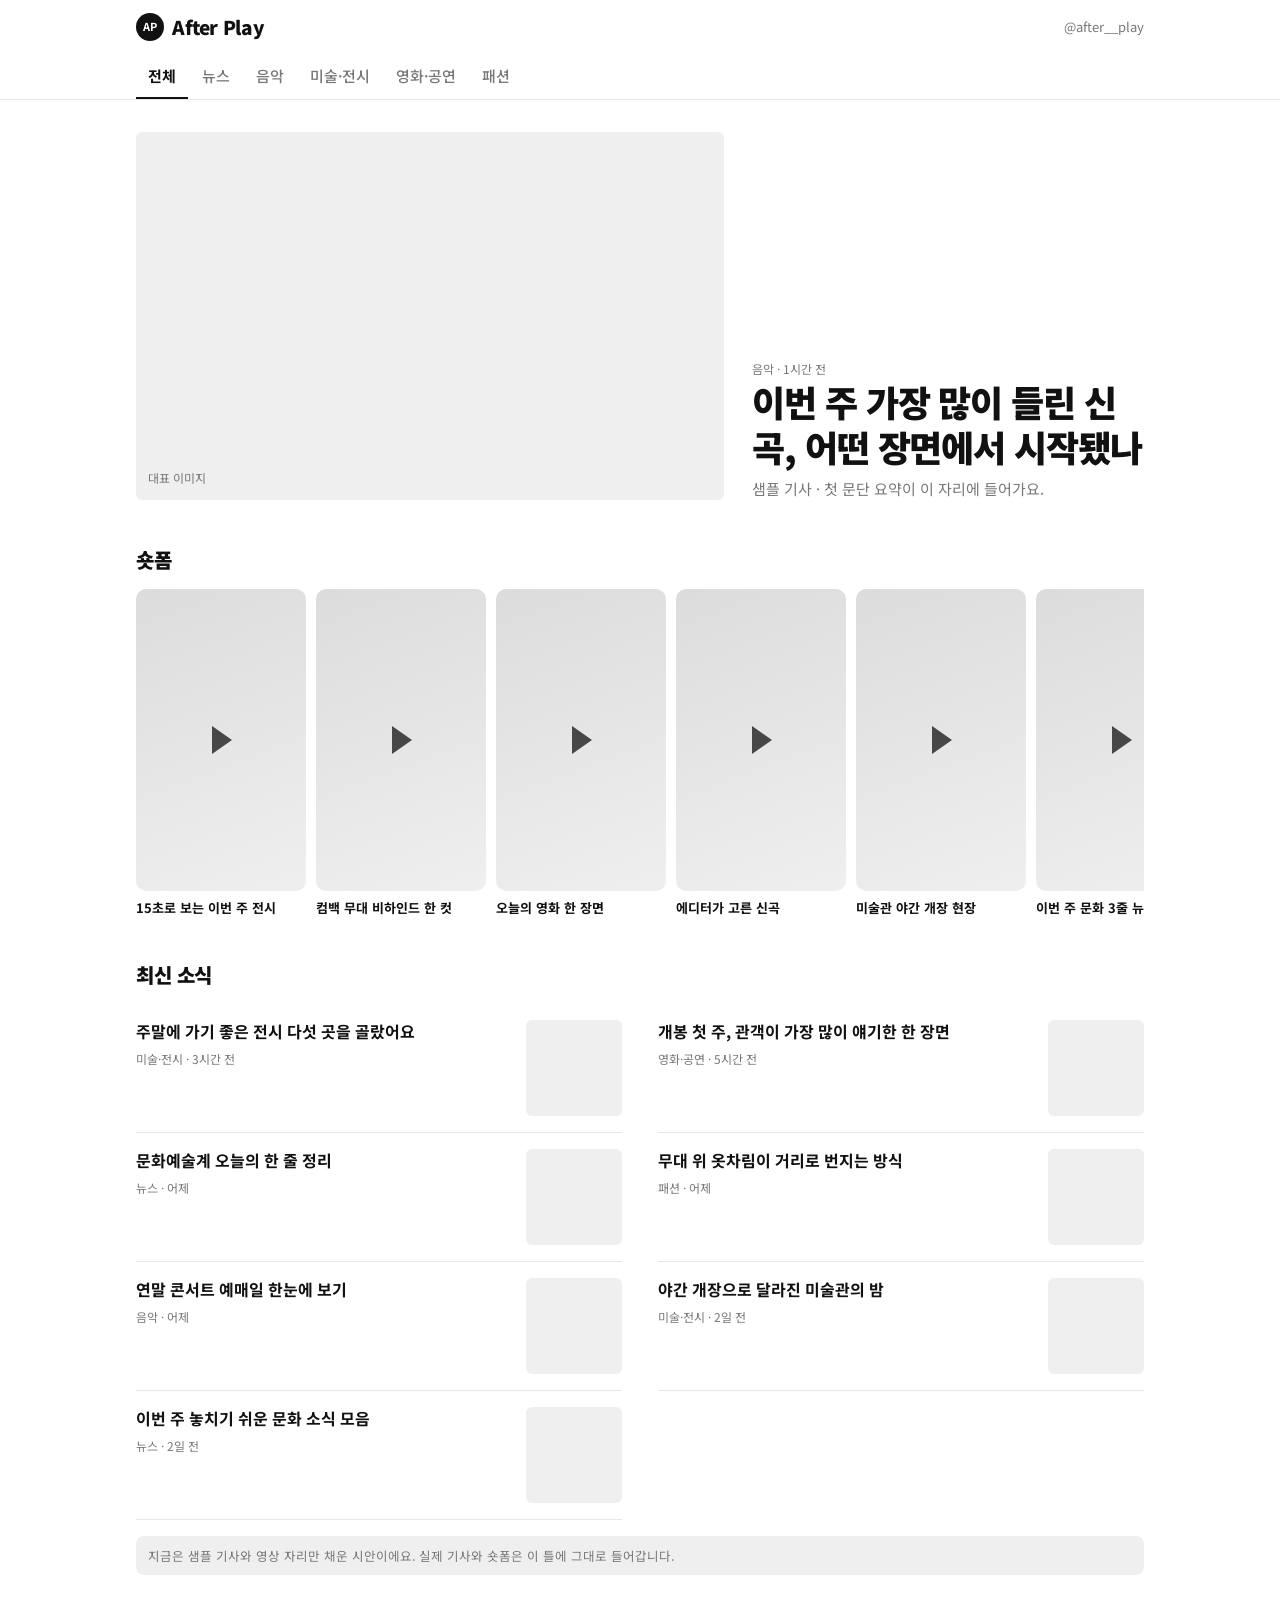
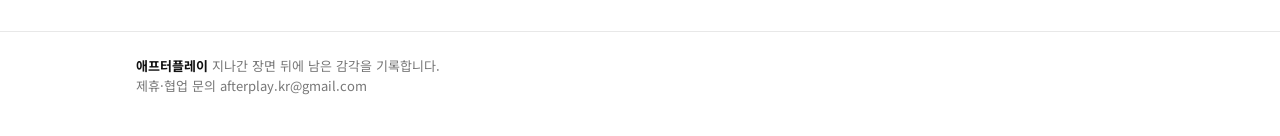
==== index.html @ ac4ebf2a "Add files via upload" ====
<!DOCTYPE html>
<html lang="ko">
<head>
<meta charset="utf-8">
<meta name="viewport" content="width=device-width, initial-scale=1, viewport-fit=cover">
<title>애프터플레이 | 문화예술·음악 뉴스 매거진</title>
<meta name="description" content="문화예술·음악 소식을 전하는 애프터플레이. 지나간 장면 뒤에 남은 감각을 기록합니다.">
<link rel="canonical" href="https://afterplaykr-dot.github.io/">
<meta property="og:type" content="website">
<meta property="og:site_name" content="애프터플레이">
<meta property="og:title" content="애프터플레이 | 문화예술·음악 뉴스 매거진">
<meta property="og:description" content="지나간 장면 뒤에 남은 감각을 기록합니다.">
<meta property="og:url" content="https://afterplaykr-dot.github.io/">
<!-- 네이버 서치어드바이저 소유확인 코드는 아래 줄 바로 위에 넣습니다: <meta name="naver-site-verification" content="발급받은코드"> -->
<link rel="stylesheet" href="https://fonts.googleapis.com/css2?family=Noto+Sans+KR:wght@400;500;700;900&display=swap">
<style>
:root{--bg:#fff;--ink:#111;--mu:#777;--ln:#e8e8e8;--tile:#efefef;--tile2:#dcdcdc;--inv:#111;--invt:#fff;
box-sizing:border-box;padding-top:env(safe-area-inset-top,0px);padding-bottom:env(safe-area-inset-bottom,0px)}
@media(prefers-color-scheme:dark){:root:not([data-theme="light"]){--bg:#0e0e0e;--ink:#f2f2f2;--mu:#999;--ln:#262626;--tile:#1c1c1c;--tile2:#2a2a2a;--inv:#f2f2f2;--invt:#0e0e0e}}
:root[data-theme="dark"]{--bg:#0e0e0e;--ink:#f2f2f2;--mu:#999;--ln:#262626;--tile:#1c1c1c;--tile2:#2a2a2a;--inv:#f2f2f2;--invt:#0e0e0e}
html{scroll-padding-top:env(safe-area-inset-top,0px)}
*{box-sizing:border-box}
body{margin:0;background:var(--bg);color:var(--ink);font-family:"Noto Sans KR",system-ui,sans-serif;line-height:1.55;-webkit-text-size-adjust:100%}
a{color:inherit;text-decoration:none}
.w{max-width:1040px;margin:0 auto;padding:0 16px}
header{position:sticky;top:env(safe-area-inset-top,0px);background:var(--bg);z-index:10;border-bottom:1px solid var(--ln)}
.bar{display:flex;align-items:center;justify-content:space-between;height:54px}
.logo{display:flex;align-items:center;gap:8px;font-weight:900;font-size:19px;letter-spacing:-.02em}
.logo i{display:grid;place-items:center;width:28px;height:28px;border-radius:50%;background:var(--inv);color:var(--invt);font-style:normal;font-size:11px;font-weight:700}
.ig{font-size:13px;color:var(--mu)}
nav{display:flex;gap:2px;overflow-x:auto;scrollbar-width:none}
nav::-webkit-scrollbar{display:none}
nav button{flex:0 0 auto;border:0;background:none;color:var(--mu);font:inherit;font-size:15px;font-weight:500;padding:10px 12px;cursor:pointer;border-bottom:2px solid transparent}
nav button[aria-selected=true]{color:var(--ink);font-weight:700;border-color:var(--ink)}
button:focus-visible,a:focus-visible{outline:2px solid var(--ink);outline-offset:2px}
.hero{display:grid;gap:14px;padding:24px 0 8px}
.ph{background:var(--tile);border-radius:6px;aspect-ratio:16/10;display:flex;align-items:flex-end;padding:12px;color:var(--mu);font-size:12px}
.hero h1{font-size:28px;line-height:1.25;font-weight:900;letter-spacing:-.03em;margin:0}
.hero p{margin:8px 0 0;color:var(--mu);font-size:15px}
.k{font-size:12px;color:var(--mu);margin-top:8px}
h2{font-size:20px;font-weight:900;letter-spacing:-.02em;margin:36px 0 14px}
.list{display:grid;gap:0}
.it{display:grid;grid-template-columns:1fr 96px;gap:14px;padding:16px 0;border-bottom:1px solid var(--ln);cursor:pointer}
.it h3{margin:0;font-size:16px;line-height:1.4;font-weight:700}
.it .th{background:var(--tile);border-radius:6px;aspect-ratio:1/1}
.it:hover h3{text-decoration:underline}
.empty{color:var(--mu);padding:24px 0;font-size:14px}
.sf{display:flex;gap:10px;overflow-x:auto;padding-bottom:6px;scroll-snap-type:x mandatory;scrollbar-width:none}
.sf::-webkit-scrollbar{display:none}
.v{flex:0 0 138px;scroll-snap-align:start}
.v .t{position:relative;aspect-ratio:9/16;border-radius:10px;background:linear-gradient(160deg,var(--tile2),var(--tile))}
.v .t::after{content:"";position:absolute;left:50%;top:50%;margin:-14px 0 0 -9px;border-left:20px solid var(--ink);border-top:14px solid transparent;border-bottom:14px solid transparent;opacity:.75}
.v b{display:block;font-size:13px;line-height:1.35;margin-top:8px;font-weight:700}
footer{margin-top:56px;border-top:1px solid var(--ln);padding:24px 0 40px;color:var(--mu);font-size:13px}
footer b{color:var(--ink)}
.note{background:var(--tile);border-radius:8px;padding:10px 12px;font-size:12.5px;color:var(--mu);margin-top:16px}
@media(min-width:820px){
 .hero{grid-template-columns:1.5fr 1fr;align-items:end;gap:28px;padding-top:32px}
 .hero h1{font-size:36px}
 .list.g{grid-template-columns:1fr 1fr;column-gap:36px}
 .v{flex-basis:170px}
}
</style>
</head>
<body>
<header>
 <div class="w">
  <div class="bar"><a class="logo" href="#"><i>AP</i>After Play</a><a class="ig" href="https://www.instagram.com/after__play/">@after__play</a></div>
  <nav role="tablist" id="nav"></nav>
 </div>
</header>
<main class="w">
 <section class="hero" id="hero"></section>
 <h2>숏폼</h2>
 <div class="sf" id="sf"></div>
 <h2 id="lt">최신 소식</h2>
 <div class="list g" id="list"></div>
 <div class="note">지금은 샘플 기사와 영상 자리만 채운 시안이에요. 실제 기사와 숏폼은 이 틀에 그대로 들어갑니다.</div>
</main>
<footer><div class="w"><b>애프터플레이</b> 지나간 장면 뒤에 남은 감각을 기록합니다.<br>제휴·협업 문의 afterplay.kr@gmail.com</div></footer>
<script>
const CATS=["전체","뉴스","음악","미술·전시","영화·공연","패션"];
const A=[
 {c:"음악",t:"이번 주 가장 많이 들린 신곡, 어떤 장면에서 시작됐나",d:"샘플 기사 · 첫 문단 요약이 이 자리에 들어가요.",m:"1시간 전"},
 {c:"미술·전시",t:"주말에 가기 좋은 전시 다섯 곳을 골랐어요",m:"3시간 전"},
 {c:"영화·공연",t:"개봉 첫 주, 관객이 가장 많이 얘기한 한 장면",m:"5시간 전"},
 {c:"뉴스",t:"문화예술계 오늘의 한 줄 정리",m:"어제"},
 {c:"패션",t:"무대 위 옷차림이 거리로 번지는 방식",m:"어제"},
 {c:"음악",t:"연말 콘서트 예매일 한눈에 보기",m:"어제"},
 {c:"미술·전시",t:"야간 개장으로 달라진 미술관의 밤",m:"2일 전"},
 {c:"뉴스",t:"이번 주 놓치기 쉬운 문화 소식 모음",m:"2일 전"}];
const V=["15초로 보는 이번 주 전시","컴백 무대 비하인드 한 컷","오늘의 영화 한 장면","에디터가 고른 신곡","미술관 야간 개장 현장","이번 주 문화 3줄 뉴스"];
let cur="전체";
const $=id=>document.getElementById(id);
const esc=s=>s.replace(/[&<>"]/g,m=>({"&":"&amp;","<":"&lt;",">":"&gt;",'"':"&quot;"}[m]));
function draw(){
 $("nav").innerHTML=CATS.map(c=>`<button role="tab" aria-selected="${c===cur}" data-c="${c}">${c}</button>`).join("");
 const f=cur==="전체"?A:A.filter(a=>a.c===cur);
 const h=f[0];
 $("hero").innerHTML=h?`<div class="ph">대표 이미지</div><div><div class="k">${esc(h.c)} · ${esc(h.m)}</div><h1>${esc(h.t)}</h1><p>${esc(h.d||"기사 요약이 이 자리에 들어가요.")}</p></div>`:`<div class="empty">아직 이 분류에 올라온 기사가 없어요.</div>`;
 const rest=f.slice(1);
 $("list").innerHTML=rest.length?rest.map(a=>`<div class="it"><div><h3>${esc(a.t)}</h3><div class="k">${esc(a.c)} · ${esc(a.m)}</div></div><div class="th" aria-hidden="true"></div></div>`).join(""):`<div class="empty">더 올라온 기사가 없어요.</div>`;
 $("lt").textContent=cur==="전체"?"최신 소식":cur;
}
$("nav").onclick=e=>{const c=e.target.dataset.c;if(c){cur=c;draw()}};
$("sf").innerHTML=V.map(t=>`<div class="v"><div class="t" role="img" aria-label="숏폼 영상 자리"></div><b>${esc(t)}</b></div>`).join("");
draw();
</script>
</body>
</html>
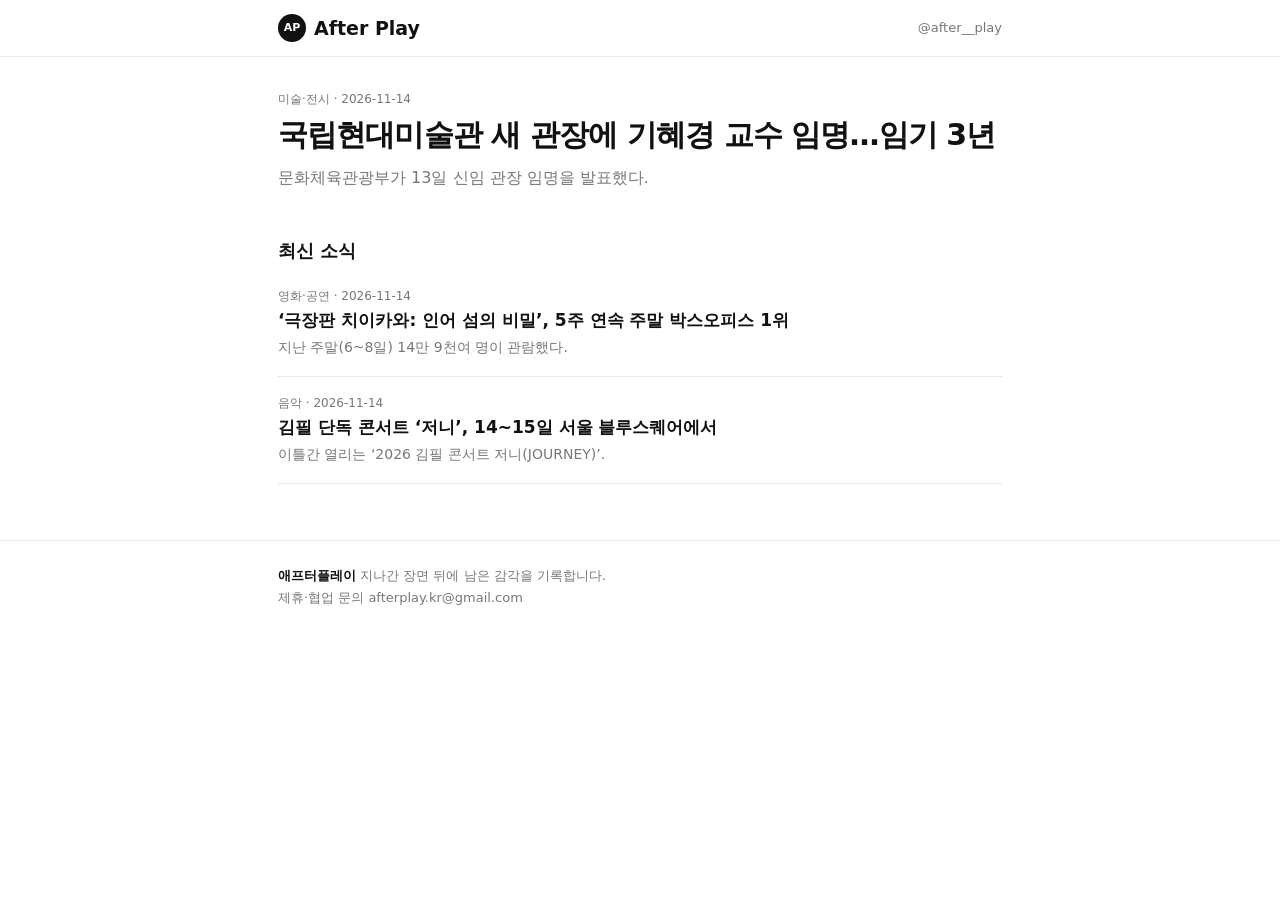
==== commit 1918edcb: "Add files via upload" ====
--- a/index.html
+++ b/index.html
@@ -1,110 +1,12 @@
-<!DOCTYPE html>
-<html lang="ko">
-<head>
-<meta charset="utf-8">
-<meta name="viewport" content="width=device-width, initial-scale=1, viewport-fit=cover">
+<!DOCTYPE html><html lang="ko"><head><meta charset="utf-8">
+<meta name="viewport" content="width=device-width,initial-scale=1,viewport-fit=cover">
 <title>애프터플레이 | 문화예술·음악 뉴스 매거진</title>
 <meta name="description" content="문화예술·음악 소식을 전하는 애프터플레이. 지나간 장면 뒤에 남은 감각을 기록합니다.">
 <link rel="canonical" href="https://afterplaykr-dot.github.io/">
-<meta property="og:type" content="website">
-<meta property="og:site_name" content="애프터플레이">
-<meta property="og:title" content="애프터플레이 | 문화예술·음악 뉴스 매거진">
-<meta property="og:description" content="지나간 장면 뒤에 남은 감각을 기록합니다.">
-<meta property="og:url" content="https://afterplaykr-dot.github.io/">
-<!-- 네이버 서치어드바이저 소유확인 코드는 아래 줄 바로 위에 넣습니다: <meta name="naver-site-verification" content="발급받은코드"> -->
-<link rel="stylesheet" href="https://fonts.googleapis.com/css2?family=Noto+Sans+KR:wght@400;500;700;900&display=swap">
-<style>
-:root{--bg:#fff;--ink:#111;--mu:#777;--ln:#e8e8e8;--tile:#efefef;--tile2:#dcdcdc;--inv:#111;--invt:#fff;
-box-sizing:border-box;padding-top:env(safe-area-inset-top,0px);padding-bottom:env(safe-area-inset-bottom,0px)}
-@media(prefers-color-scheme:dark){:root:not([data-theme="light"]){--bg:#0e0e0e;--ink:#f2f2f2;--mu:#999;--ln:#262626;--tile:#1c1c1c;--tile2:#2a2a2a;--inv:#f2f2f2;--invt:#0e0e0e}}
-:root[data-theme="dark"]{--bg:#0e0e0e;--ink:#f2f2f2;--mu:#999;--ln:#262626;--tile:#1c1c1c;--tile2:#2a2a2a;--inv:#f2f2f2;--invt:#0e0e0e}
-html{scroll-padding-top:env(safe-area-inset-top,0px)}
-*{box-sizing:border-box}
-body{margin:0;background:var(--bg);color:var(--ink);font-family:"Noto Sans KR",system-ui,sans-serif;line-height:1.55;-webkit-text-size-adjust:100%}
-a{color:inherit;text-decoration:none}
-.w{max-width:1040px;margin:0 auto;padding:0 16px}
-header{position:sticky;top:env(safe-area-inset-top,0px);background:var(--bg);z-index:10;border-bottom:1px solid var(--ln)}
-.bar{display:flex;align-items:center;justify-content:space-between;height:54px}
-.logo{display:flex;align-items:center;gap:8px;font-weight:900;font-size:19px;letter-spacing:-.02em}
-.logo i{display:grid;place-items:center;width:28px;height:28px;border-radius:50%;background:var(--inv);color:var(--invt);font-style:normal;font-size:11px;font-weight:700}
-.ig{font-size:13px;color:var(--mu)}
-nav{display:flex;gap:2px;overflow-x:auto;scrollbar-width:none}
-nav::-webkit-scrollbar{display:none}
-nav button{flex:0 0 auto;border:0;background:none;color:var(--mu);font:inherit;font-size:15px;font-weight:500;padding:10px 12px;cursor:pointer;border-bottom:2px solid transparent}
-nav button[aria-selected=true]{color:var(--ink);font-weight:700;border-color:var(--ink)}
-button:focus-visible,a:focus-visible{outline:2px solid var(--ink);outline-offset:2px}
-.hero{display:grid;gap:14px;padding:24px 0 8px}
-.ph{background:var(--tile);border-radius:6px;aspect-ratio:16/10;display:flex;align-items:flex-end;padding:12px;color:var(--mu);font-size:12px}
-.hero h1{font-size:28px;line-height:1.25;font-weight:900;letter-spacing:-.03em;margin:0}
-.hero p{margin:8px 0 0;color:var(--mu);font-size:15px}
-.k{font-size:12px;color:var(--mu);margin-top:8px}
-h2{font-size:20px;font-weight:900;letter-spacing:-.02em;margin:36px 0 14px}
-.list{display:grid;gap:0}
-.it{display:grid;grid-template-columns:1fr 96px;gap:14px;padding:16px 0;border-bottom:1px solid var(--ln);cursor:pointer}
-.it h3{margin:0;font-size:16px;line-height:1.4;font-weight:700}
-.it .th{background:var(--tile);border-radius:6px;aspect-ratio:1/1}
-.it:hover h3{text-decoration:underline}
-.empty{color:var(--mu);padding:24px 0;font-size:14px}
-.sf{display:flex;gap:10px;overflow-x:auto;padding-bottom:6px;scroll-snap-type:x mandatory;scrollbar-width:none}
-.sf::-webkit-scrollbar{display:none}
-.v{flex:0 0 138px;scroll-snap-align:start}
-.v .t{position:relative;aspect-ratio:9/16;border-radius:10px;background:linear-gradient(160deg,var(--tile2),var(--tile))}
-.v .t::after{content:"";position:absolute;left:50%;top:50%;margin:-14px 0 0 -9px;border-left:20px solid var(--ink);border-top:14px solid transparent;border-bottom:14px solid transparent;opacity:.75}
-.v b{display:block;font-size:13px;line-height:1.35;margin-top:8px;font-weight:700}
-footer{margin-top:56px;border-top:1px solid var(--ln);padding:24px 0 40px;color:var(--mu);font-size:13px}
-footer b{color:var(--ink)}
-.note{background:var(--tile);border-radius:8px;padding:10px 12px;font-size:12.5px;color:var(--mu);margin-top:16px}
-@media(min-width:820px){
- .hero{grid-template-columns:1.5fr 1fr;align-items:end;gap:28px;padding-top:32px}
- .hero h1{font-size:36px}
- .list.g{grid-template-columns:1fr 1fr;column-gap:36px}
- .v{flex-basis:170px}
-}
-</style>
-</head>
-<body>
-<header>
- <div class="w">
-  <div class="bar"><a class="logo" href="#"><i>AP</i>After Play</a><a class="ig" href="https://www.instagram.com/after__play/">@after__play</a></div>
-  <nav role="tablist" id="nav"></nav>
- </div>
-</header>
-<main class="w">
- <section class="hero" id="hero"></section>
- <h2>숏폼</h2>
- <div class="sf" id="sf"></div>
- <h2 id="lt">최신 소식</h2>
- <div class="list g" id="list"></div>
- <div class="note">지금은 샘플 기사와 영상 자리만 채운 시안이에요. 실제 기사와 숏폼은 이 틀에 그대로 들어갑니다.</div>
-</main>
-<footer><div class="w"><b>애프터플레이</b> 지나간 장면 뒤에 남은 감각을 기록합니다.<br>제휴·협업 문의 afterplay.kr@gmail.com</div></footer>
-<script>
-const CATS=["전체","뉴스","음악","미술·전시","영화·공연","패션"];
-const A=[
- {c:"음악",t:"이번 주 가장 많이 들린 신곡, 어떤 장면에서 시작됐나",d:"샘플 기사 · 첫 문단 요약이 이 자리에 들어가요.",m:"1시간 전"},
- {c:"미술·전시",t:"주말에 가기 좋은 전시 다섯 곳을 골랐어요",m:"3시간 전"},
- {c:"영화·공연",t:"개봉 첫 주, 관객이 가장 많이 얘기한 한 장면",m:"5시간 전"},
- {c:"뉴스",t:"문화예술계 오늘의 한 줄 정리",m:"어제"},
- {c:"패션",t:"무대 위 옷차림이 거리로 번지는 방식",m:"어제"},
- {c:"음악",t:"연말 콘서트 예매일 한눈에 보기",m:"어제"},
- {c:"미술·전시",t:"야간 개장으로 달라진 미술관의 밤",m:"2일 전"},
- {c:"뉴스",t:"이번 주 놓치기 쉬운 문화 소식 모음",m:"2일 전"}];
-const V=["15초로 보는 이번 주 전시","컴백 무대 비하인드 한 컷","오늘의 영화 한 장면","에디터가 고른 신곡","미술관 야간 개장 현장","이번 주 문화 3줄 뉴스"];
-let cur="전체";
-const $=id=>document.getElementById(id);
-const esc=s=>s.replace(/[&<>"]/g,m=>({"&":"&amp;","<":"&lt;",">":"&gt;",'"':"&quot;"}[m]));
-function draw(){
- $("nav").innerHTML=CATS.map(c=>`<button role="tab" aria-selected="${c===cur}" data-c="${c}">${c}</button>`).join("");
- const f=cur==="전체"?A:A.filter(a=>a.c===cur);
- const h=f[0];
- $("hero").innerHTML=h?`<div class="ph">대표 이미지</div><div><div class="k">${esc(h.c)} · ${esc(h.m)}</div><h1>${esc(h.t)}</h1><p>${esc(h.d||"기사 요약이 이 자리에 들어가요.")}</p></div>`:`<div class="empty">아직 이 분류에 올라온 기사가 없어요.</div>`;
- const rest=f.slice(1);
- $("list").innerHTML=rest.length?rest.map(a=>`<div class="it"><div><h3>${esc(a.t)}</h3><div class="k">${esc(a.c)} · ${esc(a.m)}</div></div><div class="th" aria-hidden="true"></div></div>`).join(""):`<div class="empty">더 올라온 기사가 없어요.</div>`;
- $("lt").textContent=cur==="전체"?"최신 소식":cur;
-}
-$("nav").onclick=e=>{const c=e.target.dataset.c;if(c){cur=c;draw()}};
-$("sf").innerHTML=V.map(t=>`<div class="v"><div class="t" role="img" aria-label="숏폼 영상 자리"></div><b>${esc(t)}</b></div>`).join("");
-draw();
-</script>
-</body>
-</html>
+<meta property="og:type" content="website"><meta property="og:site_name" content="애프터플레이"><meta property="og:title" content="애프터플레이 | 문화예술·음악 뉴스 매거진"><meta property="og:description" content="지나간 장면 뒤에 남은 감각을 기록합니다."><meta property="og:url" content="https://afterplaykr-dot.github.io/">
+<meta name="naver-site-verification" content="4e7e38bac987d06f8c406958d227d0aa381b4535" />
+<link rel="stylesheet" href="style.css"></head><body>
+<header><div class="w"><div class="bar"><a class="logo" href="index.html"><i>AP</i>After Play</a><a class="ig" href="https://www.instagram.com/after__play/">@after__play</a></div></div></header>
+<main class="w"><a class="hero" href="articles/mmca-new-director.html" style="display:block"><div class="k">미술·전시 · 2026-11-14</div><h1>국립현대미술관 새 관장에 기혜경 교수 임명…임기 3년</h1><p>문화체육관광부가 13일 신임 관장 임명을 발표했다.</p></a>
+<h2>최신 소식</h2><a class="it" href="articles/chiikawa-box-office.html"><div class="k">영화·공연 · 2026-11-14</div><h3>‘극장판 치이카와: 인어 섬의 비밀’, 5주 연속 주말 박스오피스 1위</h3><p>지난 주말(6~8일) 14만 9천여 명이 관람했다.</p></a><a class="it" href="articles/kimpil-journey-concert.html"><div class="k">음악 · 2026-11-14</div><h3>김필 단독 콘서트 ‘저니’, 14~15일 서울 블루스퀘어에서</h3><p>이틀간 열리는 ‘2026 김필 콘서트 저니(JOURNEY)’.</p></a></main>
+<footer><div class="w"><b>애프터플레이</b> 지나간 장면 뒤에 남은 감각을 기록합니다.<br>제휴·협업 문의 afterplay.kr@gmail.com</div></footer></body></html>
--- a/style.css
+++ b/style.css
@@ -0,0 +1,25 @@
+:root{--bg:#fff;--ink:#111;--mu:#777;--ln:#e8e8e8;--tile:#f3f3f3}
+@media(prefers-color-scheme:dark){:root{--bg:#0e0e0e;--ink:#f2f2f2;--mu:#999;--ln:#262626;--tile:#1c1c1c}}
+*{box-sizing:border-box}
+body{margin:0;background:var(--bg);color:var(--ink);font-family:-apple-system,"Noto Sans KR","Apple SD Gothic Neo",system-ui,sans-serif;line-height:1.7;padding-top:env(safe-area-inset-top,0px);padding-bottom:env(safe-area-inset-bottom,0px)}
+a{color:inherit;text-decoration:none}a:hover{text-decoration:underline}
+.w{max-width:760px;margin:0 auto;padding:0 18px}
+header{border-bottom:1px solid var(--ln)}
+.bar{display:flex;align-items:center;justify-content:space-between;height:56px}
+.logo{display:flex;align-items:center;gap:8px;font-weight:900;font-size:19px}
+.logo i{display:grid;place-items:center;width:28px;height:28px;border-radius:50%;background:var(--ink);color:var(--bg);font-style:normal;font-size:11px;font-weight:700}
+.ig{font-size:13px;color:var(--mu)}
+.k{font-size:12px;color:var(--mu)}
+.hero{padding:32px 0 8px}
+.hero h1,.art h1{font-size:30px;line-height:1.3;font-weight:900;letter-spacing:-.03em;margin:6px 0 10px}
+.hero p,.dek{color:var(--mu);font-size:16px;margin:0}
+h2{font-size:18px;font-weight:900;margin:36px 0 4px}
+.it{display:block;padding:16px 0;border-bottom:1px solid var(--ln)}
+.it h3{margin:2px 0 4px;font-size:17px;line-height:1.4}
+.it p{margin:0;color:var(--mu);font-size:14px}
+.art{padding:28px 0 8px}.art p{font-size:17px;margin:0 0 18px}
+.src{border-top:1px solid var(--ln);margin-top:28px;padding-top:14px;font-size:13px;color:var(--mu)}
+.src a{text-decoration:underline}
+.back{display:inline-block;margin-top:20px;font-size:14px;color:var(--mu)}
+footer{margin-top:56px;border-top:1px solid var(--ln);padding:24px 0 40px;color:var(--mu);font-size:13px}
+footer b{color:var(--ink)}
